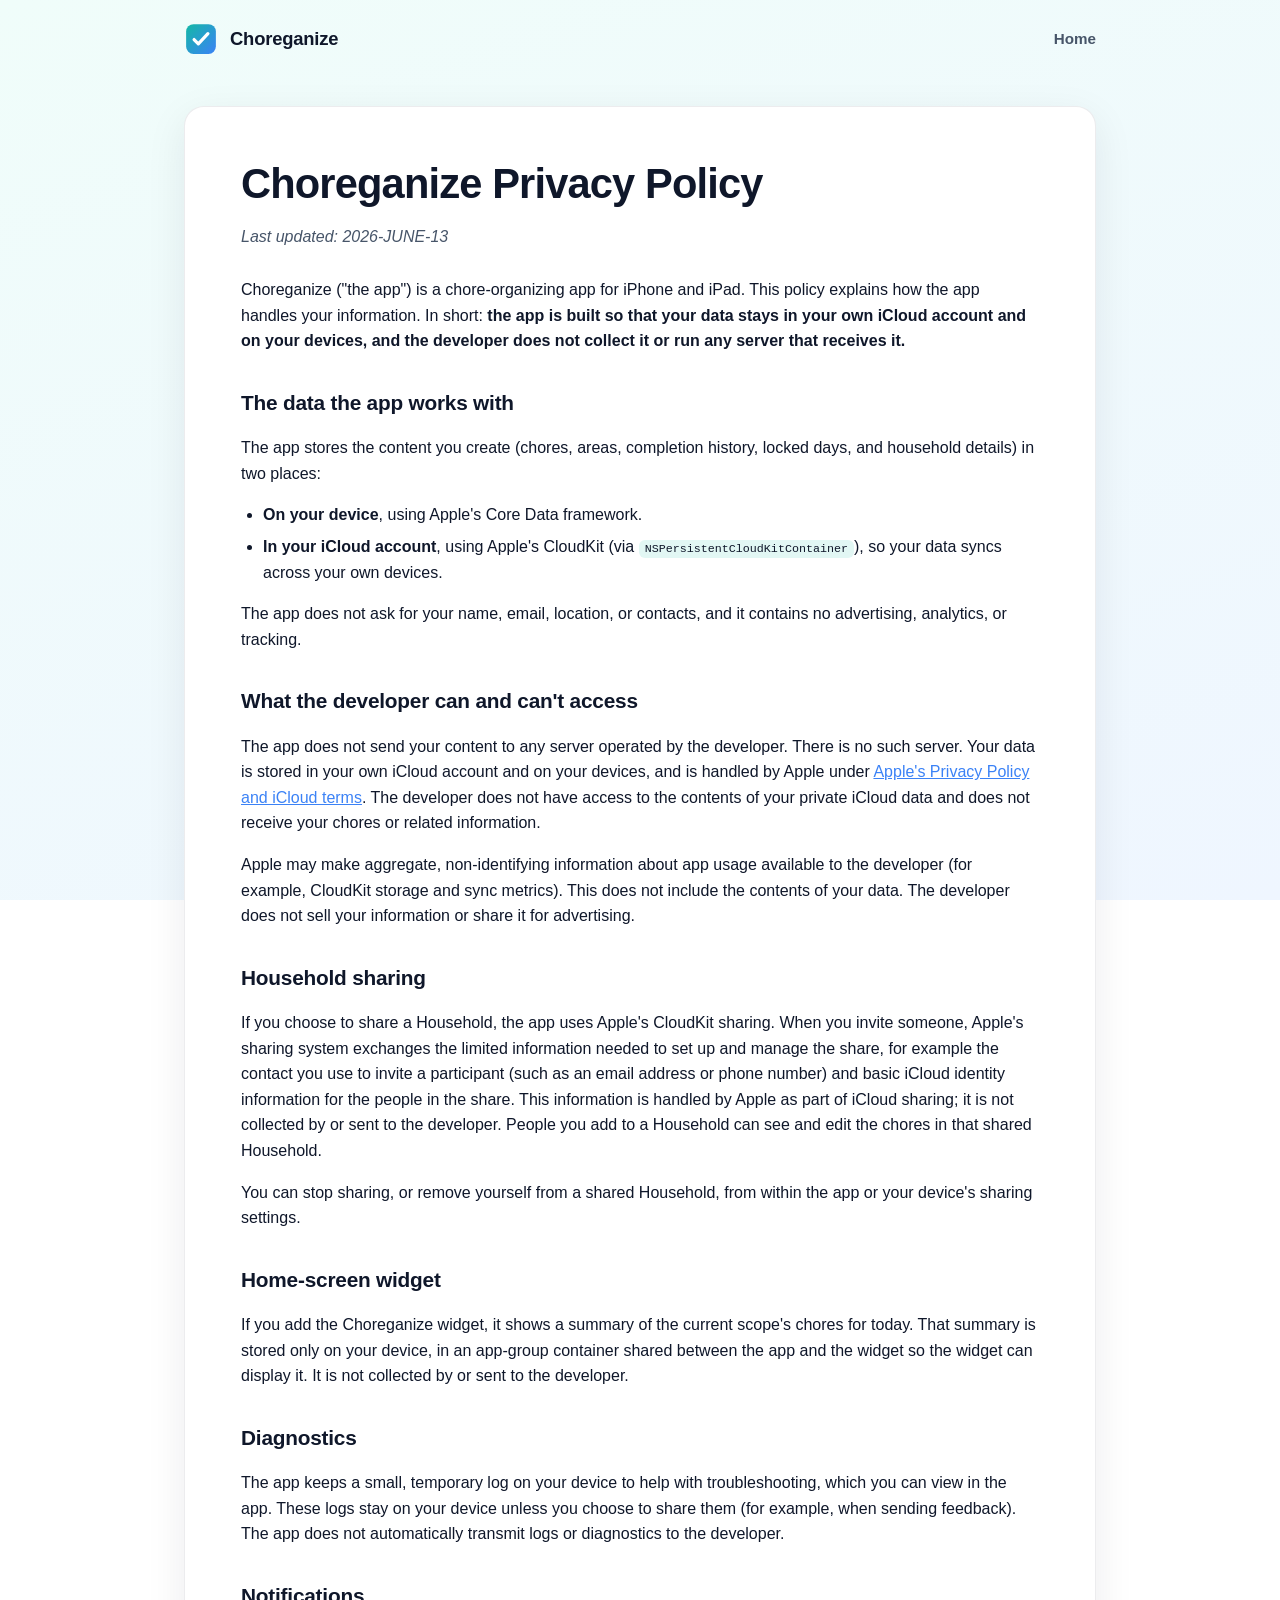
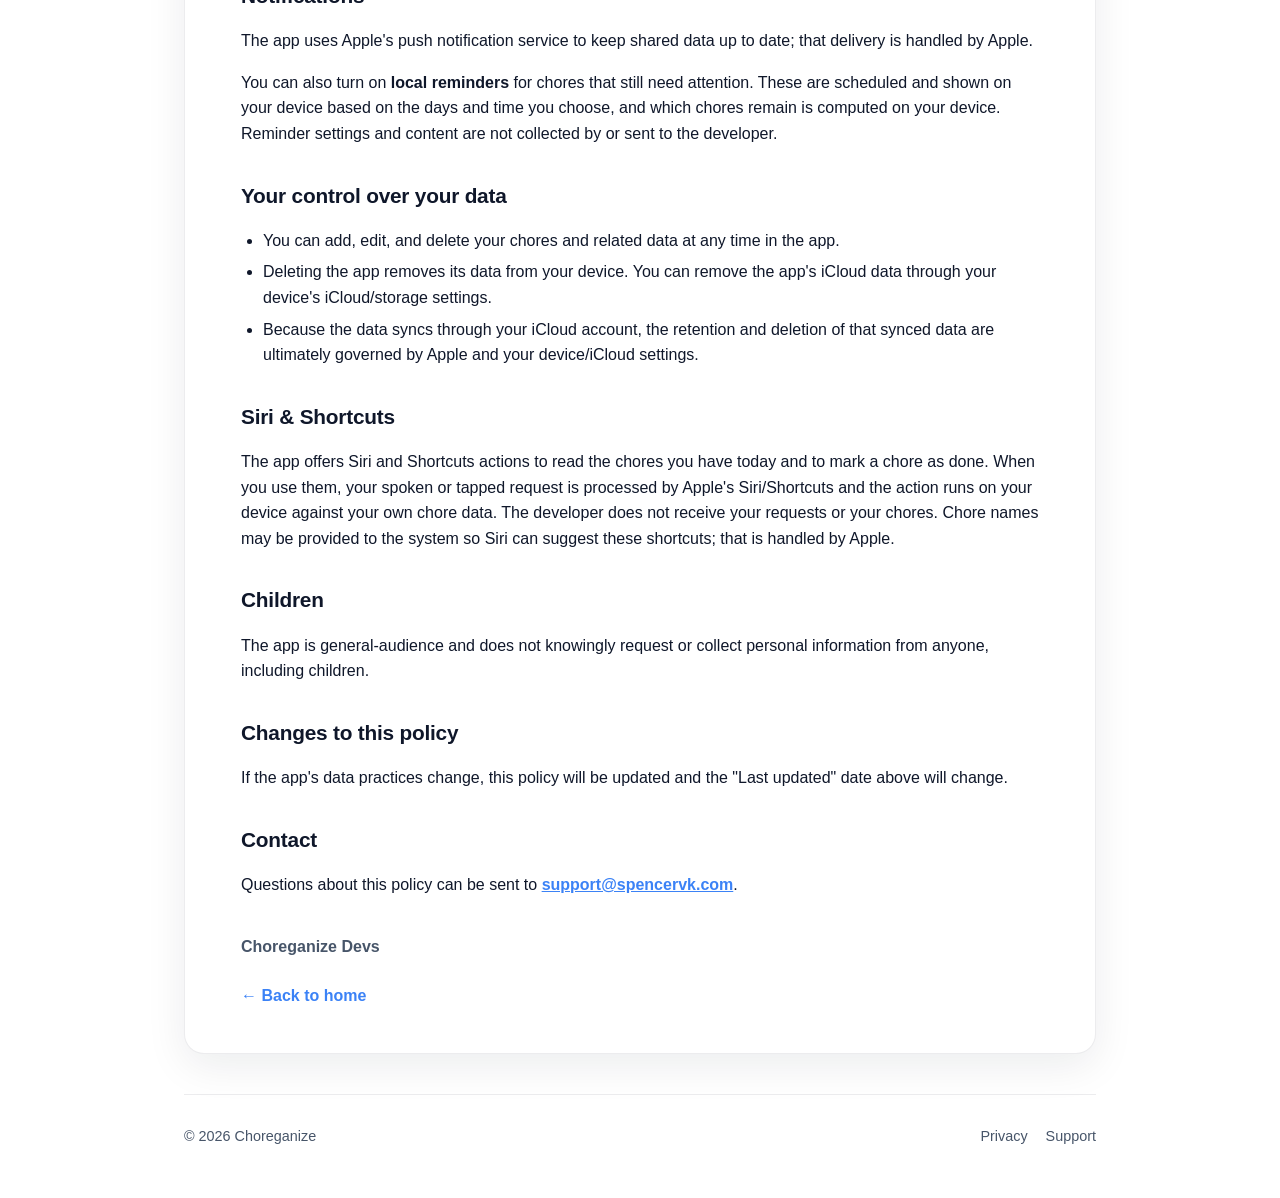
==== privacy/index.html @ 53735d35 "feat: Initial commit" ====
<!DOCTYPE html>
<html lang="en">
<head>
  <meta charset="utf-8">
  <meta name="viewport" content="width=device-width, initial-scale=1">
  <title>Privacy Policy &middot; Choreganize</title>
  <meta name="description" content="How Choreganize handles your information. Your data stays in your own iCloud account and on your devices.">
  <link rel="icon" href="/favicon.svg" type="image/svg+xml">
  <link rel="stylesheet" href="/style.css">
</head>
<body>
  <div class="wrap">
    <header class="site-head">
      <a class="brand" href="/">
        <img src="/favicon.svg" alt="">
        Choreganize
      </a>
      <nav>
        <a href="/">Home</a>
      </nav>
    </header>

    <main>
      <article class="article">
        <h1>Choreganize Privacy Policy</h1>
        <p class="updated">Last updated: 2026-JUNE-13</p>

        <p>Choreganize ("the app") is a chore-organizing app for iPhone and iPad. This policy explains how the app handles your information. In short: <strong>the app is built so that your data stays in your own iCloud account and on your devices, and the developer does not collect it or run any server that receives it.</strong></p>

        <h2>The data the app works with</h2>
        <p>The app stores the content you create (chores, areas, completion history, locked days, and household details) in two places:</p>
        <ul>
          <li><strong>On your device</strong>, using Apple's Core Data framework.</li>
          <li><strong>In your iCloud account</strong>, using Apple's CloudKit (via <code>NSPersistentCloudKitContainer</code>), so your data syncs across your own devices.</li>
        </ul>
        <p>The app does not ask for your name, email, location, or contacts, and it contains no advertising, analytics, or tracking.</p>

        <h2>What the developer can and can't access</h2>
        <p>The app does not send your content to any server operated by the developer. There is no such server. Your data is stored in your own iCloud account and on your devices, and is handled by Apple under <a href="https://www.apple.com/legal/privacy/">Apple's Privacy Policy and iCloud terms</a>. The developer does not have access to the contents of your private iCloud data and does not receive your chores or related information.</p>
        <p>Apple may make aggregate, non-identifying information about app usage available to the developer (for example, CloudKit storage and sync metrics). This does not include the contents of your data. The developer does not sell your information or share it for advertising.</p>

        <h2>Household sharing</h2>
        <p>If you choose to share a Household, the app uses Apple's CloudKit sharing. When you invite someone, Apple's sharing system exchanges the limited information needed to set up and manage the share, for example the contact you use to invite a participant (such as an email address or phone number) and basic iCloud identity information for the people in the share. This information is handled by Apple as part of iCloud sharing; it is not collected by or sent to the developer. People you add to a Household can see and edit the chores in that shared Household.</p>
        <p>You can stop sharing, or remove yourself from a shared Household, from within the app or your device's sharing settings.</p>

        <h2>Home-screen widget</h2>
        <p>If you add the Choreganize widget, it shows a summary of the current scope's chores for today. That summary is stored only on your device, in an app-group container shared between the app and the widget so the widget can display it. It is not collected by or sent to the developer.</p>

        <h2>Diagnostics</h2>
        <p>The app keeps a small, temporary log on your device to help with troubleshooting, which you can view in the app. These logs stay on your device unless you choose to share them (for example, when sending feedback). The app does not automatically transmit logs or diagnostics to the developer.</p>

        <h2>Notifications</h2>
        <p>The app uses Apple's push notification service to keep shared data up to date; that delivery is handled by Apple.</p>
        <p>You can also turn on <strong>local reminders</strong> for chores that still need attention. These are scheduled and shown on your device based on the days and time you choose, and which chores remain is computed on your device. Reminder settings and content are not collected by or sent to the developer.</p>

        <h2>Your control over your data</h2>
        <ul>
          <li>You can add, edit, and delete your chores and related data at any time in the app.</li>
          <li>Deleting the app removes its data from your device. You can remove the app's iCloud data through your device's iCloud/storage settings.</li>
          <li>Because the data syncs through your iCloud account, the retention and deletion of that synced data are ultimately governed by Apple and your device/iCloud settings.</li>
        </ul>

        <h2>Siri &amp; Shortcuts</h2>
        <p>The app offers Siri and Shortcuts actions to read the chores you have today and to mark a chore as done. When you use them, your spoken or tapped request is processed by Apple's Siri/Shortcuts and the action runs on your device against your own chore data. The developer does not receive your requests or your chores. Chore names may be provided to the system so Siri can suggest these shortcuts; that is handled by Apple.</p>

        <h2>Children</h2>
        <p>The app is general-audience and does not knowingly request or collect personal information from anyone, including children.</p>

        <h2>Changes to this policy</h2>
        <p>If the app's data practices change, this policy will be updated and the "Last updated" date above will change.</p>

        <h2>Contact</h2>
        <p>Questions about this policy can be sent to <strong><a href="mailto:support@spencervk.com">support@spencervk.com</a></strong>.</p>

        <p class="sign">Choreganize Devs</p>
        <a class="back-link" href="/">&larr; Back to home</a>
      </article>
    </main>

    <footer class="site-foot">
      <span>&copy; 2026 Choreganize</span>
      <span class="foot-links">
        <a href="/privacy">Privacy</a>
        <a href="mailto:support@spencervk.com">Support</a>
      </span>
    </footer>
  </div>
</body>
</html>
---- style.css ----
/* Choreganize site styles. Pure CSS, no dependencies. */

:root {
  --teal: #14b8a6;
  --blue: #3b82f6;
  --ink: #0f172a;
  --muted: #475569;
  --bg-top: #f0fdfa;
  --bg-bot: #eff6ff;
  --card: #ffffff;
  --border: rgba(15, 23, 42, 0.08);
  --shadow: 0 12px 40px rgba(15, 23, 42, 0.08);
  --radius: 18px;
  --maxw: 960px;
}

@media (prefers-color-scheme: dark) {
  :root {
    --ink: #e2e8f0;
    --muted: #94a3b8;
    --bg-top: #0b1120;
    --bg-bot: #0f172a;
    --card: #111a2e;
    --border: rgba(148, 163, 184, 0.16);
    --shadow: 0 12px 40px rgba(0, 0, 0, 0.45);
  }
}

* { box-sizing: border-box; }

html { scroll-behavior: smooth; }

body {
  margin: 0;
  font-family: -apple-system, BlinkMacSystemFont, "Segoe UI", Roboto, Helvetica, Arial, sans-serif;
  color: var(--ink);
  background: linear-gradient(160deg, var(--bg-top), var(--bg-bot));
  background-attachment: fixed;
  line-height: 1.6;
  -webkit-font-smoothing: antialiased;
}

a { color: var(--blue); }

.wrap {
  width: 100%;
  max-width: var(--maxw);
  margin: 0 auto;
  padding: 0 24px;
}

/* Header */
.site-head {
  display: flex;
  align-items: center;
  justify-content: space-between;
  padding: 22px 0;
}

.brand {
  display: flex;
  align-items: center;
  gap: 12px;
  font-weight: 700;
  font-size: 1.15rem;
  letter-spacing: -0.01em;
  color: var(--ink);
  text-decoration: none;
}

.brand img { width: 34px; height: 34px; border-radius: 9px; }

.site-head nav a {
  margin-left: 22px;
  font-weight: 600;
  font-size: 0.95rem;
  text-decoration: none;
  color: var(--muted);
}

.site-head nav a:hover { color: var(--ink); }

/* Hero */
.hero {
  text-align: center;
  padding: 56px 0 40px;
}

.hero .badge {
  display: inline-block;
  font-size: 0.8rem;
  font-weight: 700;
  letter-spacing: 0.04em;
  text-transform: uppercase;
  color: var(--teal);
  background: rgba(20, 184, 166, 0.12);
  padding: 6px 14px;
  border-radius: 999px;
}

.hero h1 {
  font-size: clamp(2.6rem, 7vw, 4.2rem);
  line-height: 1.05;
  letter-spacing: -0.03em;
  margin: 22px 0 10px;
  background: linear-gradient(120deg, var(--teal), var(--blue));
  -webkit-background-clip: text;
  background-clip: text;
  color: transparent;
}

.hero .tagline {
  font-size: clamp(1.15rem, 2.6vw, 1.5rem);
  font-weight: 600;
  margin: 0 auto 14px;
  max-width: 620px;
}

.hero p.lede {
  color: var(--muted);
  max-width: 560px;
  margin: 0 auto 30px;
  font-size: 1.05rem;
}

.cta-row {
  display: flex;
  gap: 14px;
  justify-content: center;
  flex-wrap: wrap;
}

.btn {
  display: inline-block;
  padding: 13px 24px;
  border-radius: 12px;
  font-weight: 700;
  text-decoration: none;
  font-size: 0.98rem;
  transition: transform 0.15s ease, box-shadow 0.15s ease;
}

.btn:hover { transform: translateY(-2px); }

.btn-primary {
  color: #fff;
  background: linear-gradient(120deg, var(--teal), var(--blue));
  box-shadow: 0 10px 24px rgba(59, 130, 246, 0.3);
}

.btn-ghost {
  color: var(--ink);
  background: var(--card);
  border: 1px solid var(--border);
}

/* Features */
.section { padding: 40px 0; }

.section h2 {
  text-align: center;
  font-size: clamp(1.6rem, 4vw, 2.1rem);
  letter-spacing: -0.02em;
  margin: 0 0 8px;
}

.section .sub {
  text-align: center;
  color: var(--muted);
  margin: 0 auto 36px;
  max-width: 540px;
}

.grid {
  display: grid;
  grid-template-columns: repeat(auto-fit, minmax(260px, 1fr));
  gap: 18px;
}

.card {
  background: var(--card);
  border: 1px solid var(--border);
  border-radius: var(--radius);
  padding: 26px;
  box-shadow: var(--shadow);
  transition: transform 0.18s ease;
}

.card:hover { transform: translateY(-4px); }

.card .icon {
  width: 44px;
  height: 44px;
  border-radius: 12px;
  display: grid;
  place-items: center;
  background: linear-gradient(120deg, rgba(20, 184, 166, 0.16), rgba(59, 130, 246, 0.16));
  margin-bottom: 16px;
}

.card .icon svg { width: 24px; height: 24px; stroke: var(--teal); }

.card h3 { margin: 0 0 6px; font-size: 1.12rem; letter-spacing: -0.01em; }

.card p { margin: 0; color: var(--muted); font-size: 0.97rem; }

/* Privacy band */
.band {
  background: var(--card);
  border: 1px solid var(--border);
  border-radius: 24px;
  box-shadow: var(--shadow);
  padding: 44px 36px;
  text-align: center;
  margin: 24px 0;
}

.band h2 { margin: 0 0 10px; font-size: clamp(1.5rem, 4vw, 2rem); letter-spacing: -0.02em; }

.band p { color: var(--muted); max-width: 560px; margin: 0 auto 22px; }

/* Footer */
.site-foot {
  border-top: 1px solid var(--border);
  margin-top: 40px;
  padding: 30px 0 50px;
  color: var(--muted);
  font-size: 0.9rem;
  display: flex;
  align-items: center;
  justify-content: space-between;
  flex-wrap: wrap;
  gap: 12px;
}

.site-foot a { color: var(--muted); text-decoration: none; margin-left: 18px; }
.site-foot a:hover { color: var(--ink); }
.site-foot .foot-links { display: flex; flex-wrap: wrap; }

/* Article (privacy page) */
.article {
  background: var(--card);
  border: 1px solid var(--border);
  border-radius: 20px;
  box-shadow: var(--shadow);
  padding: 44px clamp(24px, 5vw, 56px);
  margin: 28px 0;
}

.article h1 { font-size: clamp(1.9rem, 5vw, 2.6rem); letter-spacing: -0.02em; margin: 0 0 6px; }
.article .updated { color: var(--muted); font-style: italic; margin: 0 0 28px; }
.article h2 { font-size: 1.3rem; letter-spacing: -0.01em; margin: 32px 0 8px; }
.article p { color: var(--ink); }
.article ul { color: var(--ink); padding-left: 22px; }
.article li { margin: 6px 0; }
.article code {
  background: rgba(20, 184, 166, 0.12);
  padding: 2px 6px;
  border-radius: 6px;
  font-size: 0.9em;
}
.article .sign { color: var(--muted); margin-top: 36px; font-weight: 600; }
.back-link { display: inline-block; margin-top: 8px; font-weight: 600; text-decoration: none; }

/* 404 */
.center-screen {
  min-height: 70vh;
  display: grid;
  place-items: center;
  text-align: center;
}
.center-screen h1 { font-size: clamp(3rem, 12vw, 6rem); margin: 0; letter-spacing: -0.03em; }
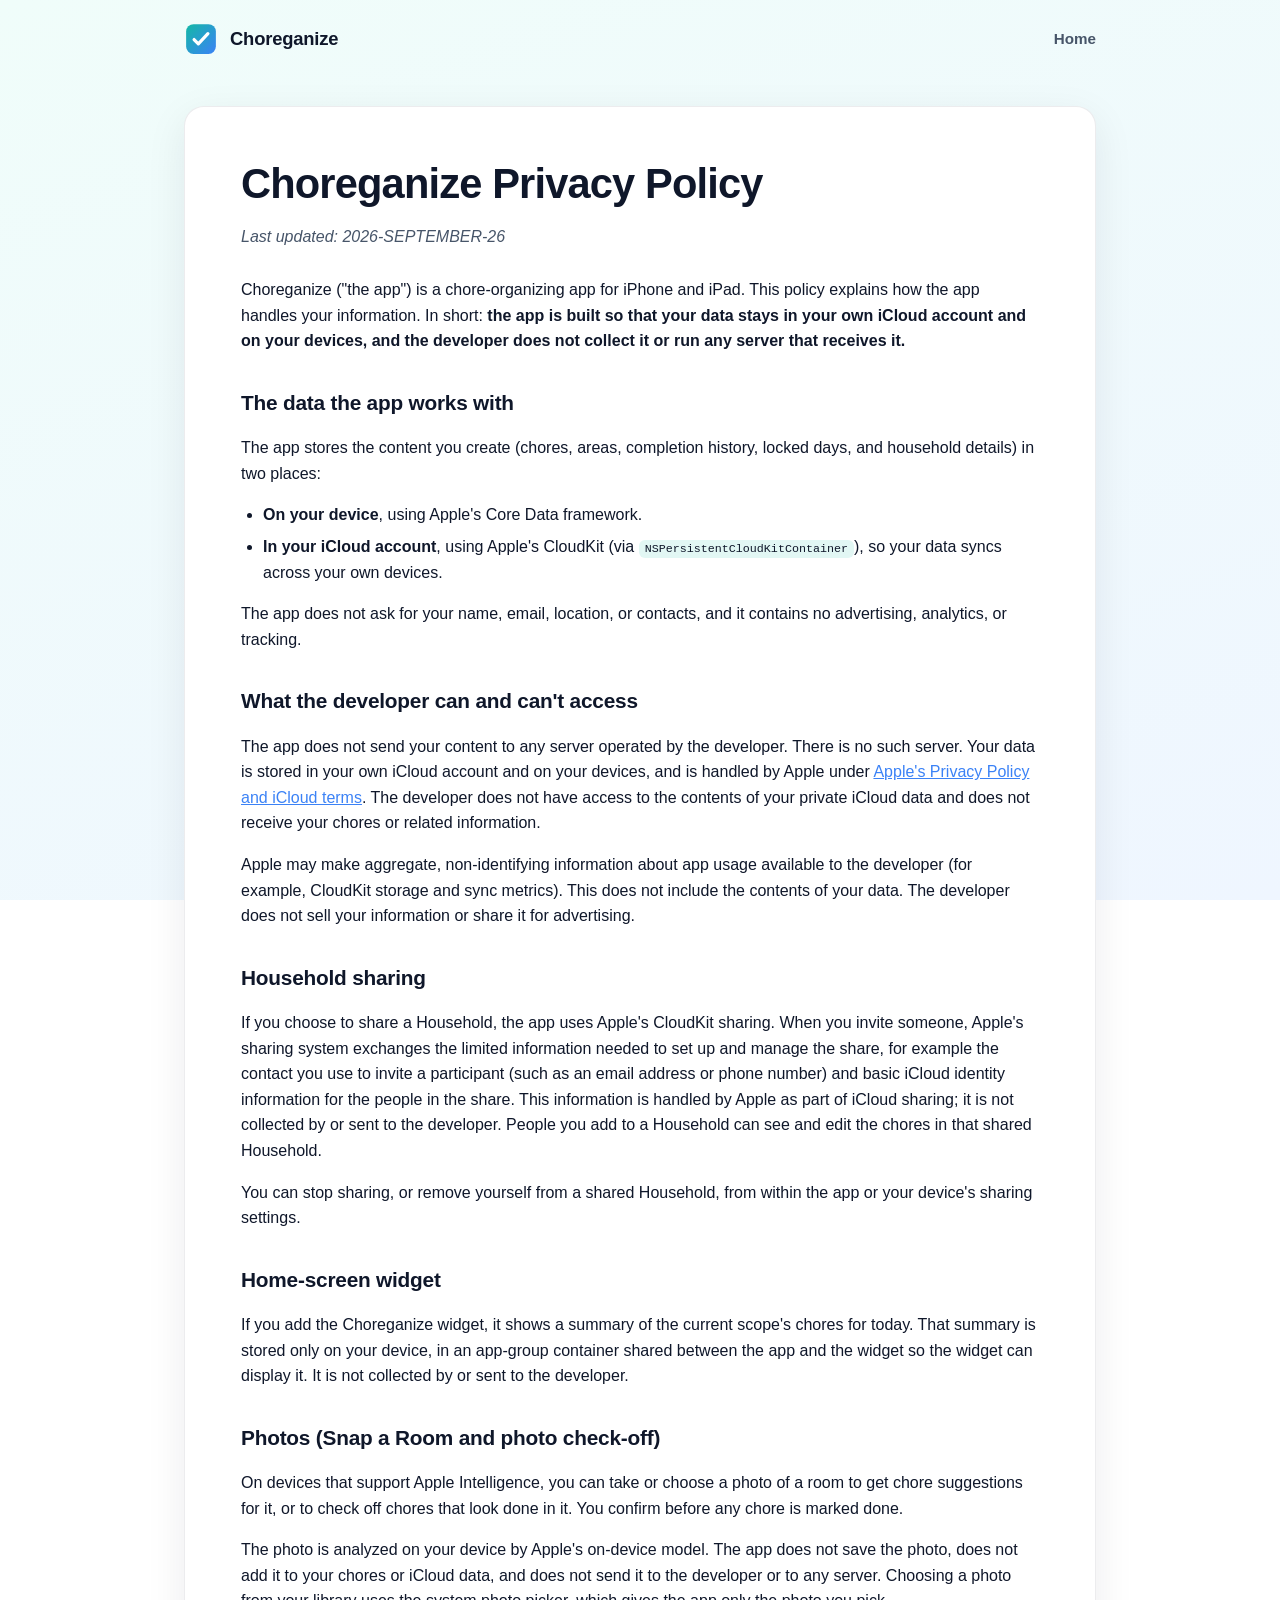
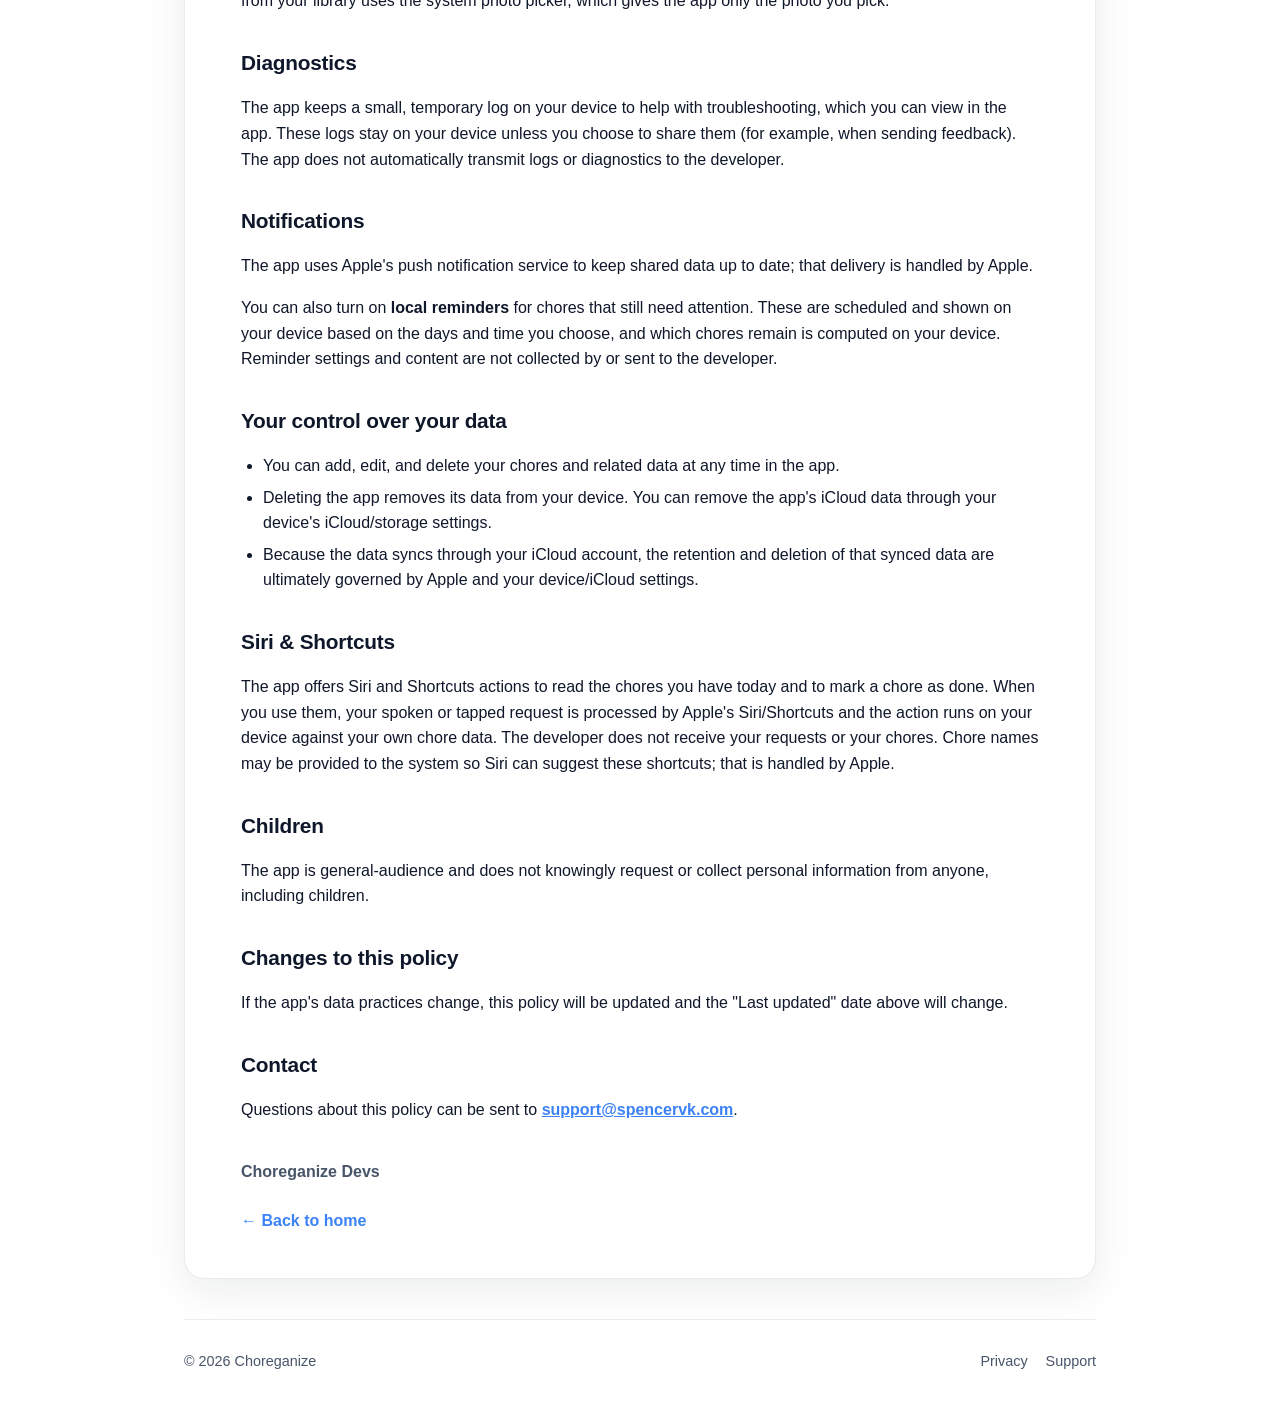
==== commit 61f744bd: "docs(privacy): add the on-device Photos section (Snap a Room, photo check-off) Photos are analyzed o" ====
--- a/privacy/index.html
+++ b/privacy/index.html
@@ -23,7 +23,7 @@
     <main>
       <article class="article">
         <h1>Choreganize Privacy Policy</h1>
-        <p class="updated">Last updated: 2026-JUNE-13</p>
+        <p class="updated">Last updated: 2026-SEPTEMBER-26</p>
 
         <p>Choreganize ("the app") is a chore-organizing app for iPhone and iPad. This policy explains how the app handles your information. In short: <strong>the app is built so that your data stays in your own iCloud account and on your devices, and the developer does not collect it or run any server that receives it.</strong></p>
 
@@ -45,6 +45,10 @@
 
         <h2>Home-screen widget</h2>
         <p>If you add the Choreganize widget, it shows a summary of the current scope's chores for today. That summary is stored only on your device, in an app-group container shared between the app and the widget so the widget can display it. It is not collected by or sent to the developer.</p>
+
+        <h2>Photos (Snap a Room and photo check-off)</h2>
+        <p>On devices that support Apple Intelligence, you can take or choose a photo of a room to get chore suggestions for it, or to check off chores that look done in it. You confirm before any chore is marked done.</p>
+        <p>The photo is analyzed on your device by Apple's on-device model. The app does not save the photo, does not add it to your chores or iCloud data, and does not send it to the developer or to any server. Choosing a photo from your library uses the system photo picker, which gives the app only the photo you pick.</p>
 
         <h2>Diagnostics</h2>
         <p>The app keeps a small, temporary log on your device to help with troubleshooting, which you can view in the app. These logs stay on your device unless you choose to share them (for example, when sending feedback). The app does not automatically transmit logs or diagnostics to the developer.</p>
--- a/style.css
+++ b/style.css
@@ -154,6 +154,20 @@
   border: 1px solid var(--border);
 }
 
+.btn-app {
+  display: inline-flex;
+  align-items: center;
+  gap: 9px;
+}
+
+.btn-app svg {
+  width: 17px;
+  height: 17px;
+  fill: currentColor;
+  flex: none;
+  margin-top: -2px;
+}
+
 /* Features */
 .section { padding: 40px 0; }
 
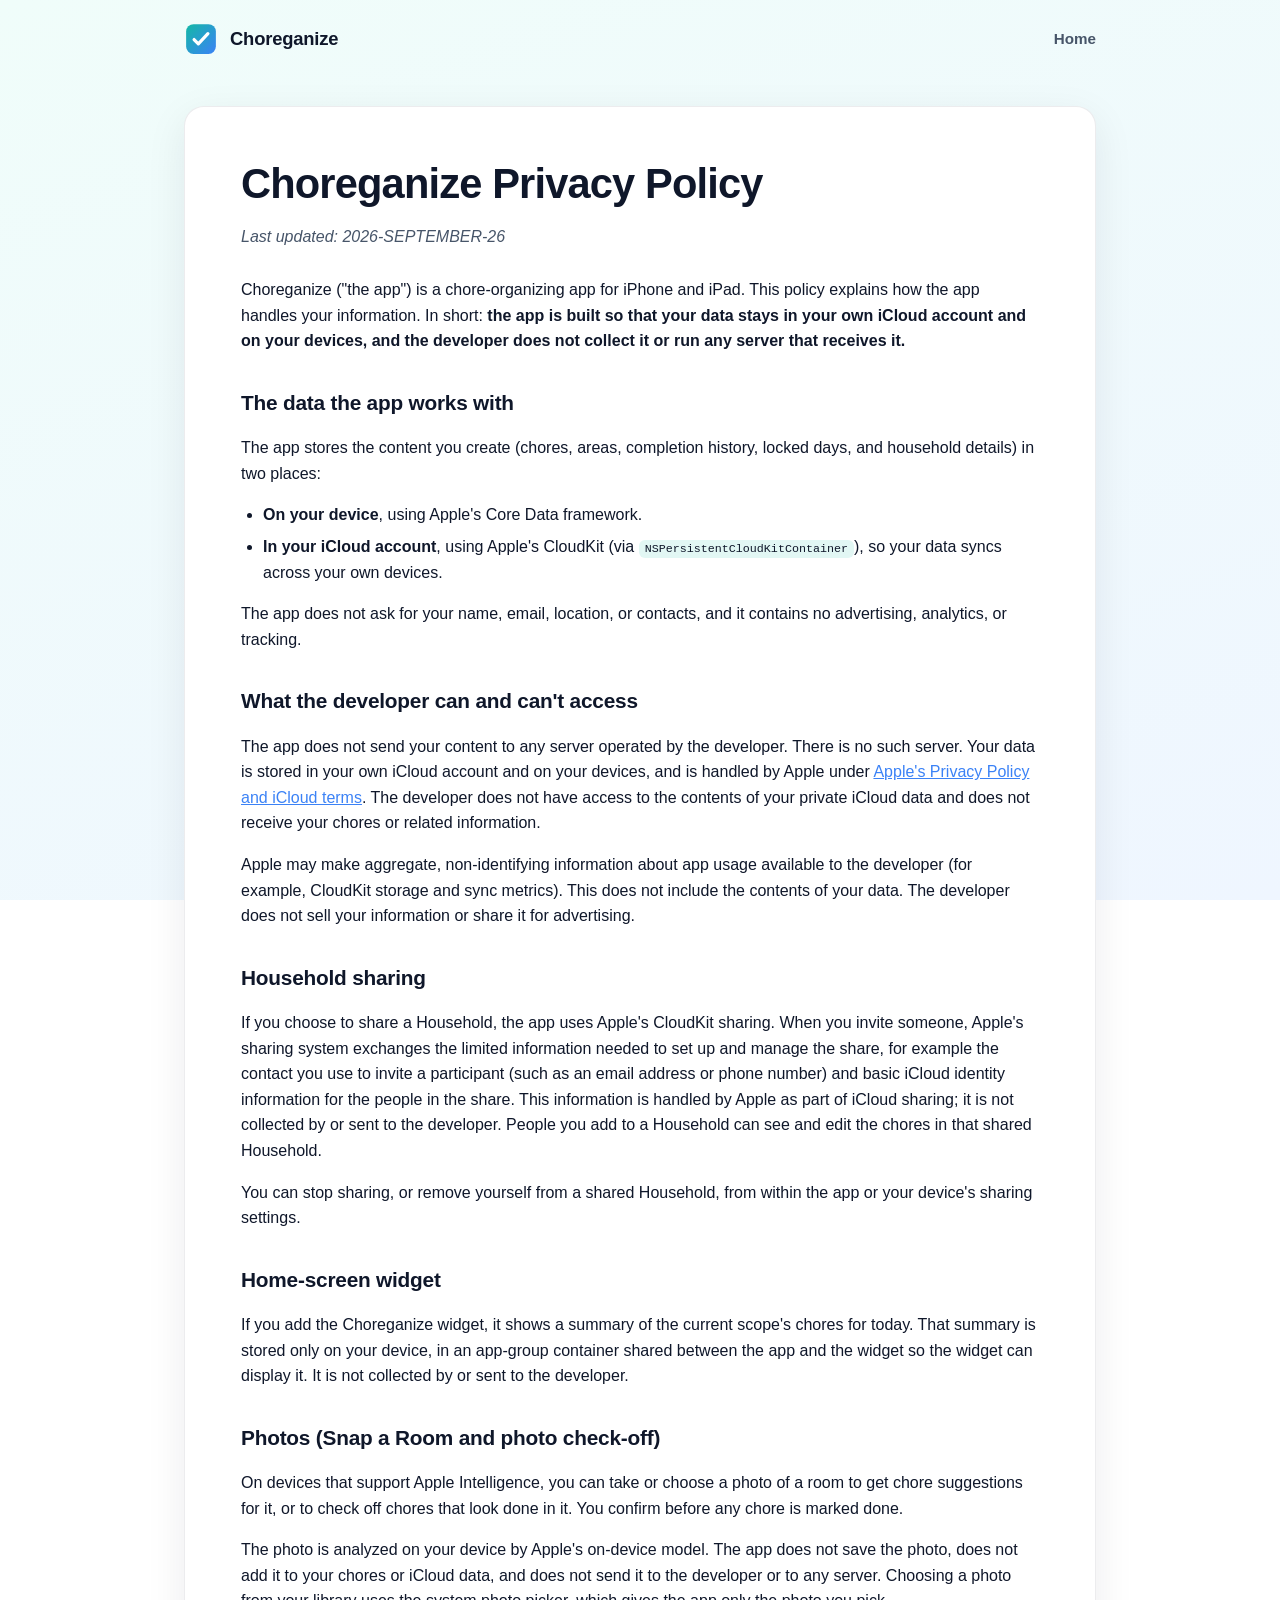
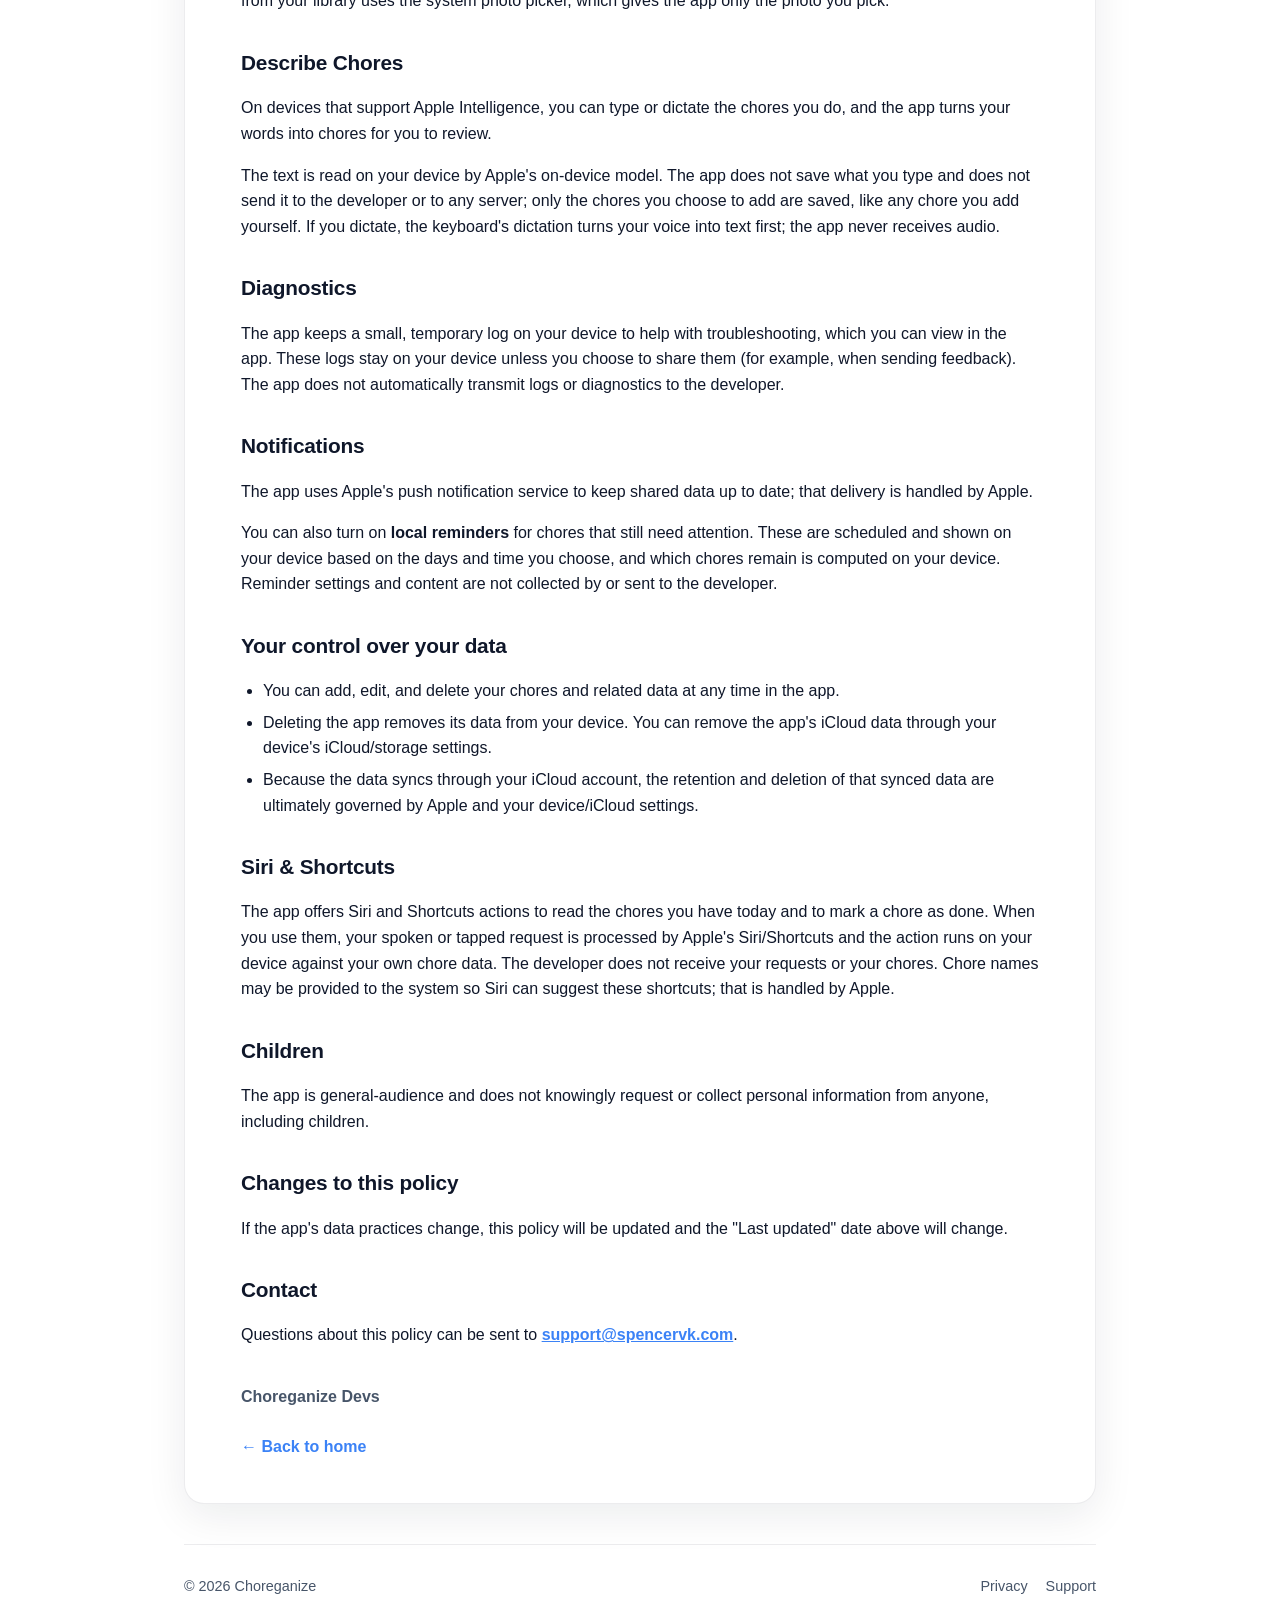
==== commit a2b598b5: "docs(privacy): add Describe Chores (on-device text, not saved)" ====
--- a/privacy/index.html
+++ b/privacy/index.html
@@ -50,6 +50,10 @@
         <p>On devices that support Apple Intelligence, you can take or choose a photo of a room to get chore suggestions for it, or to check off chores that look done in it. You confirm before any chore is marked done.</p>
         <p>The photo is analyzed on your device by Apple's on-device model. The app does not save the photo, does not add it to your chores or iCloud data, and does not send it to the developer or to any server. Choosing a photo from your library uses the system photo picker, which gives the app only the photo you pick.</p>
 
+        <h2>Describe Chores</h2>
+        <p>On devices that support Apple Intelligence, you can type or dictate the chores you do, and the app turns your words into chores for you to review.</p>
+        <p>The text is read on your device by Apple's on-device model. The app does not save what you type and does not send it to the developer or to any server; only the chores you choose to add are saved, like any chore you add yourself. If you dictate, the keyboard's dictation turns your voice into text first; the app never receives audio.</p>
+
         <h2>Diagnostics</h2>
         <p>The app keeps a small, temporary log on your device to help with troubleshooting, which you can view in the app. These logs stay on your device unless you choose to share them (for example, when sending feedback). The app does not automatically transmit logs or diagnostics to the developer.</p>
 
